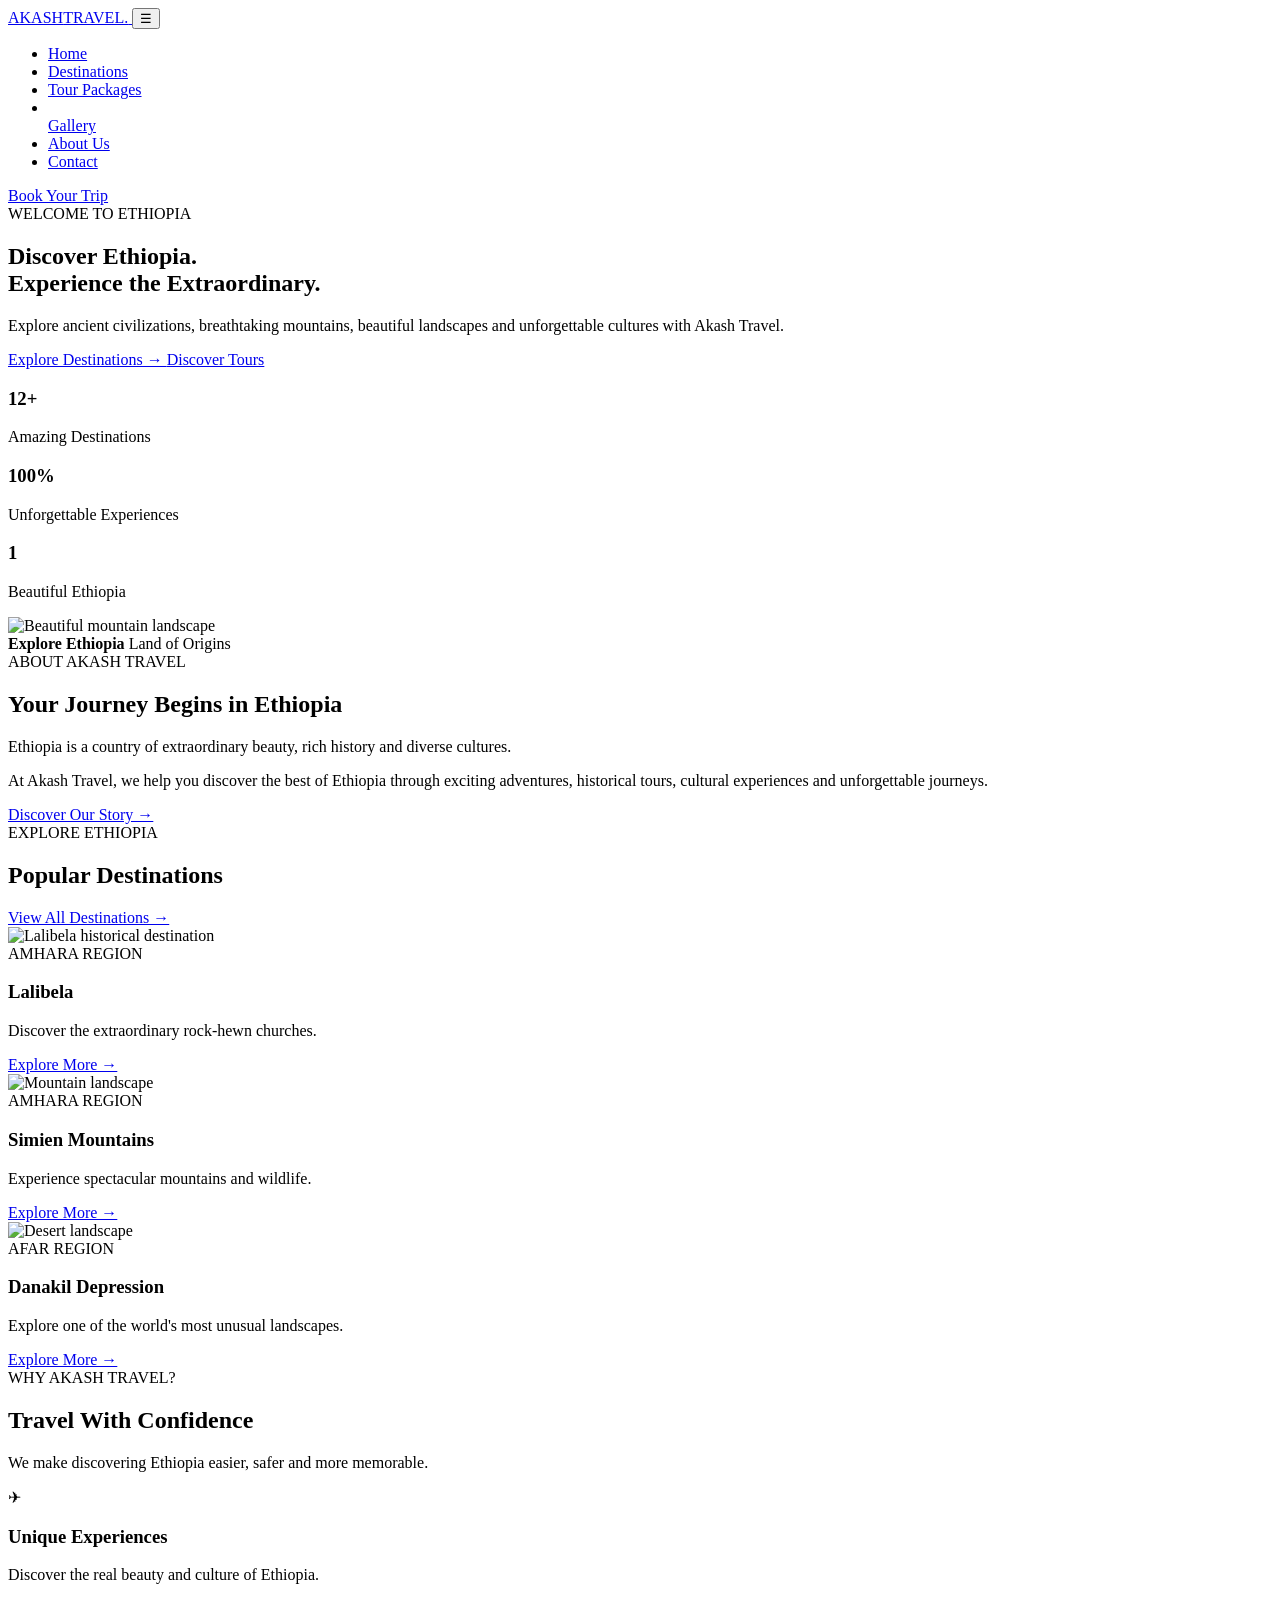
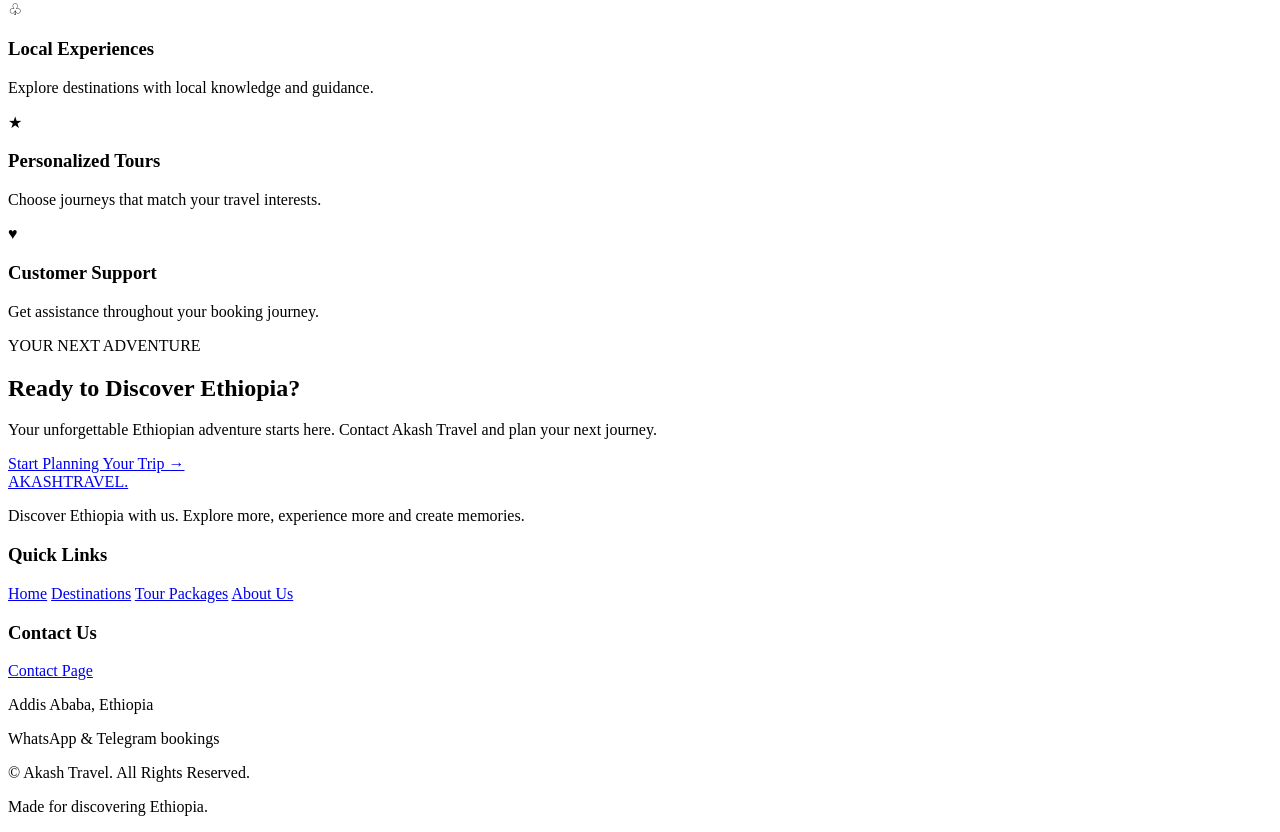
==== index.html @ cb52898e "Add files via upload" ====
<!DOCTYPE html>
<html lang="en">
<head>
    <meta charset="UTF-8">
    <meta name="viewport" content="width=device-width, initial-scale=1.0">
    <meta name="description" content="Discover Ethiopia with Akash Travel. Explore historical destinations, breathtaking landscapes and unforgettable adventures.">
    <title>Akash Travel | Discover Ethiopia</title>

    <link rel="stylesheet" href="css/style.css">

    <link rel="preconnect" href="https://fonts.googleapis.com">
    <link rel="preconnect" href="https://fonts.gstatic.com" crossorigin>
    <link href="https://fonts.googleapis.com/css2?family=DM+Sans:wght@400;500;600;700;800&family=Playfair+Display:wght@600;700;800&display=swap" rel="stylesheet">
</head>

<body>

    <!-- NAVIGATION BAR -->
    <header class="header">
        <nav class="navbar container">

            <a href="index.html" class="logo">
                AKASH<span>TRAVEL.</span>
            </a>

            <button class="menu-toggle" id="menuToggle"
                    aria-label="Toggle navigation"
                    aria-expanded="false">
                ☰
            </button>

            <ul class="nav-links" id="navLinks">
                <li><a href="index.html" class="active">Home</a></li>
                <li><a href="destinations.html">Destinations</a></li>
                <li><a href="packages.html">Tour Packages</a></li>
                <li></li><a href="gallery.html">Gallery</a></li>
                <li><a href="about.html">About Us</a></li>
                <li><a href="contact.html">Contact</a></li>
            </ul>

            <a href="#contact" class="nav-button">Book Your Trip</a>

        </nav>
    </header>


    <!-- HERO SECTION -->
    <section class="hero">

        <div class="hero-overlay"></div>

        <div class="hero-content container">

            <span class="hero-label">WELCOME TO ETHIOPIA</span>

            <h1>
                Discover Ethiopia.<br>
                <span>Experience the Extraordinary.</span>
            </h1>

            <p>
                Explore ancient civilizations, breathtaking mountains,
                beautiful landscapes and unforgettable cultures with Akash Travel.
            </p>

            <div class="hero-buttons">
                <a href="destinations.html" class="btn btn-primary">
                    Explore Destinations →
                </a>

                <a href="packages.html" class="btn btn-outline">
                    Discover Tours
                </a>
            </div>

            <div class="hero-info">
                <div>
                    <h3>12+</h3>
                    <p>Amazing Destinations</p>
                </div>

                <div>
                    <h3>100%</h3>
                    <p>Unforgettable Experiences</p>
                </div>

                <div>
                    <h3>1</h3>
                    <p>Beautiful Ethiopia</p>
                </div>
            </div>

        </div>
    </section>


    <!-- INTRODUCTION SECTION -->
    <section class="intro section-padding">

        <div class="container intro-grid">

            <div class="intro-image">
                <img
                    src="https://images.unsplash.com/photo-1464822759023-fed622ff2c3b?w=900"
                    alt="Beautiful mountain landscape">
                <div class="image-badge">
                    <strong>Explore Ethiopia</strong>
                    <span>Land of Origins</span>
                </div>
            </div>

            <div class="intro-content">

                <span class="section-label">ABOUT AKASH TRAVEL</span>

                <h2>Your Journey Begins in Ethiopia</h2>

                <p>
                    Ethiopia is a country of extraordinary beauty,
                    rich history and diverse cultures.
                </p>

                <p>
                    At Akash Travel, we help you discover the best of Ethiopia
                    through exciting adventures, historical tours,
                    cultural experiences and unforgettable journeys.
                </p>

                <a href="about.html" class="text-link">
                    Discover Our Story →
                </a>

            </div>

        </div>
    </section>


    <!-- DESTINATIONS SECTION -->
    <section class="destinations section-padding">

        <div class="container">

            <div class="section-heading">
                <div>
                    <span class="section-label">EXPLORE ETHIOPIA</span>
                    <h2>Popular Destinations</h2>
                </div>

                <a href="destinations.html" class="text-link">
                    View All Destinations →
                </a>
            </div>

            <div class="destination-grid">

                <div class="destination-card">
                    <img src="https://images.unsplash.com/photo-1516026672322-bc52d61a55d5?w=800"
                         alt="Lalibela historical destination">
                    <div class="card-content">
                        <span>AMHARA REGION</span>
                        <h3>Lalibela</h3>
                        <p>Discover the extraordinary rock-hewn churches.</p>
                        <a href="destinations.html">Explore More →</a>
                    </div>
                </div>

                <div class="destination-card">
                    <img src="https://images.unsplash.com/photo-1464822759023-fed622ff2c3b?w=800"
                         alt="Mountain landscape">
                    <div class="card-content">
                        <span>AMHARA REGION</span>
                        <h3>Simien Mountains</h3>
                        <p>Experience spectacular mountains and wildlife.</p>
                        <a href="destinations.html">Explore More →</a>
                    </div>
                </div>

                <div class="destination-card">
                    <img src="https://images.unsplash.com/photo-1509316785289-025f5b846b35?w=800"
                         alt="Desert landscape">
                    <div class="card-content">
                        <span>AFAR REGION</span>
                        <h3>Danakil Depression</h3>
                        <p>Explore one of the world's most unusual landscapes.</p>
                        <a href="destinations.html">Explore More →</a>
                    </div>
                </div>

            </div>
        </div>
    </section>


    <!-- WHY CHOOSE US -->
    <section class="why-us section-padding">

        <div class="container">

            <div class="center-heading">
                <span class="section-label">WHY AKASH TRAVEL?</span>
                <h2>Travel With Confidence</h2>
                <p>We make discovering Ethiopia easier, safer and more memorable.</p>
            </div>

            <div class="features-grid">

                <div class="feature-card">
                    <div class="feature-icon">✈</div>
                    <h3>Unique Experiences</h3>
                    <p>Discover the real beauty and culture of Ethiopia.</p>
                </div>

                <div class="feature-card">
                    <div class="feature-icon">♧</div>
                    <h3>Local Experiences</h3>
                    <p>Explore destinations with local knowledge and guidance.</p>
                </div>

                <div class="feature-card">
                    <div class="feature-icon">★</div>
                    <h3>Personalized Tours</h3>
                    <p>Choose journeys that match your travel interests.</p>
                </div>

                <div class="feature-card">
                    <div class="feature-icon">♥</div>
                    <h3>Customer Support</h3>
                    <p>Get assistance throughout your booking journey.</p>
                </div>

            </div>
        </div>
    </section>


    <!-- CALL TO ACTION -->
    <section class="cta section-padding" id="contact">

        <div class="container cta-content">

            <span class="section-label">YOUR NEXT ADVENTURE</span>

            <h2>Ready to Discover Ethiopia?</h2>

            <p>
                Your unforgettable Ethiopian adventure starts here.
                Contact Akash Travel and plan your next journey.
            </p>

            <a href="contact.html" class="btn btn-primary">
                Start Planning Your Trip →
            </a>

        </div>
    </section>


    <!-- FOOTER -->
    <footer class="footer">

        <div class="container footer-grid">

            <div>
                <a href="index.html" class="logo footer-logo">
                    AKASH<span>TRAVEL.</span>
                </a>

                <p>
                    Discover Ethiopia with us.
                    Explore more, experience more and create memories.
                </p>
            </div>

            <div>
                <h3>Quick Links</h3>
                <a href="index.html">Home</a>
                <a href="destinations.html">Destinations</a>
                <a href="packages.html">Tour Packages</a>
                <a href="about.html">About Us</a>
            </div>

            <div>
                <h3>Contact Us</h3>
                <a href="contact.html">Contact Page</a>
                <p>Addis Ababa, Ethiopia</p>
                <p>WhatsApp & Telegram bookings</p>
            </div>

        </div>

        <div class="footer-bottom">
            <p>© <span id="year"></span> Akash Travel. All Rights Reserved.</p>
            <p>Made for discovering Ethiopia.</p>
        </div>

    </footer>


    <script src="js/script.js"></script>

</body>
</html>
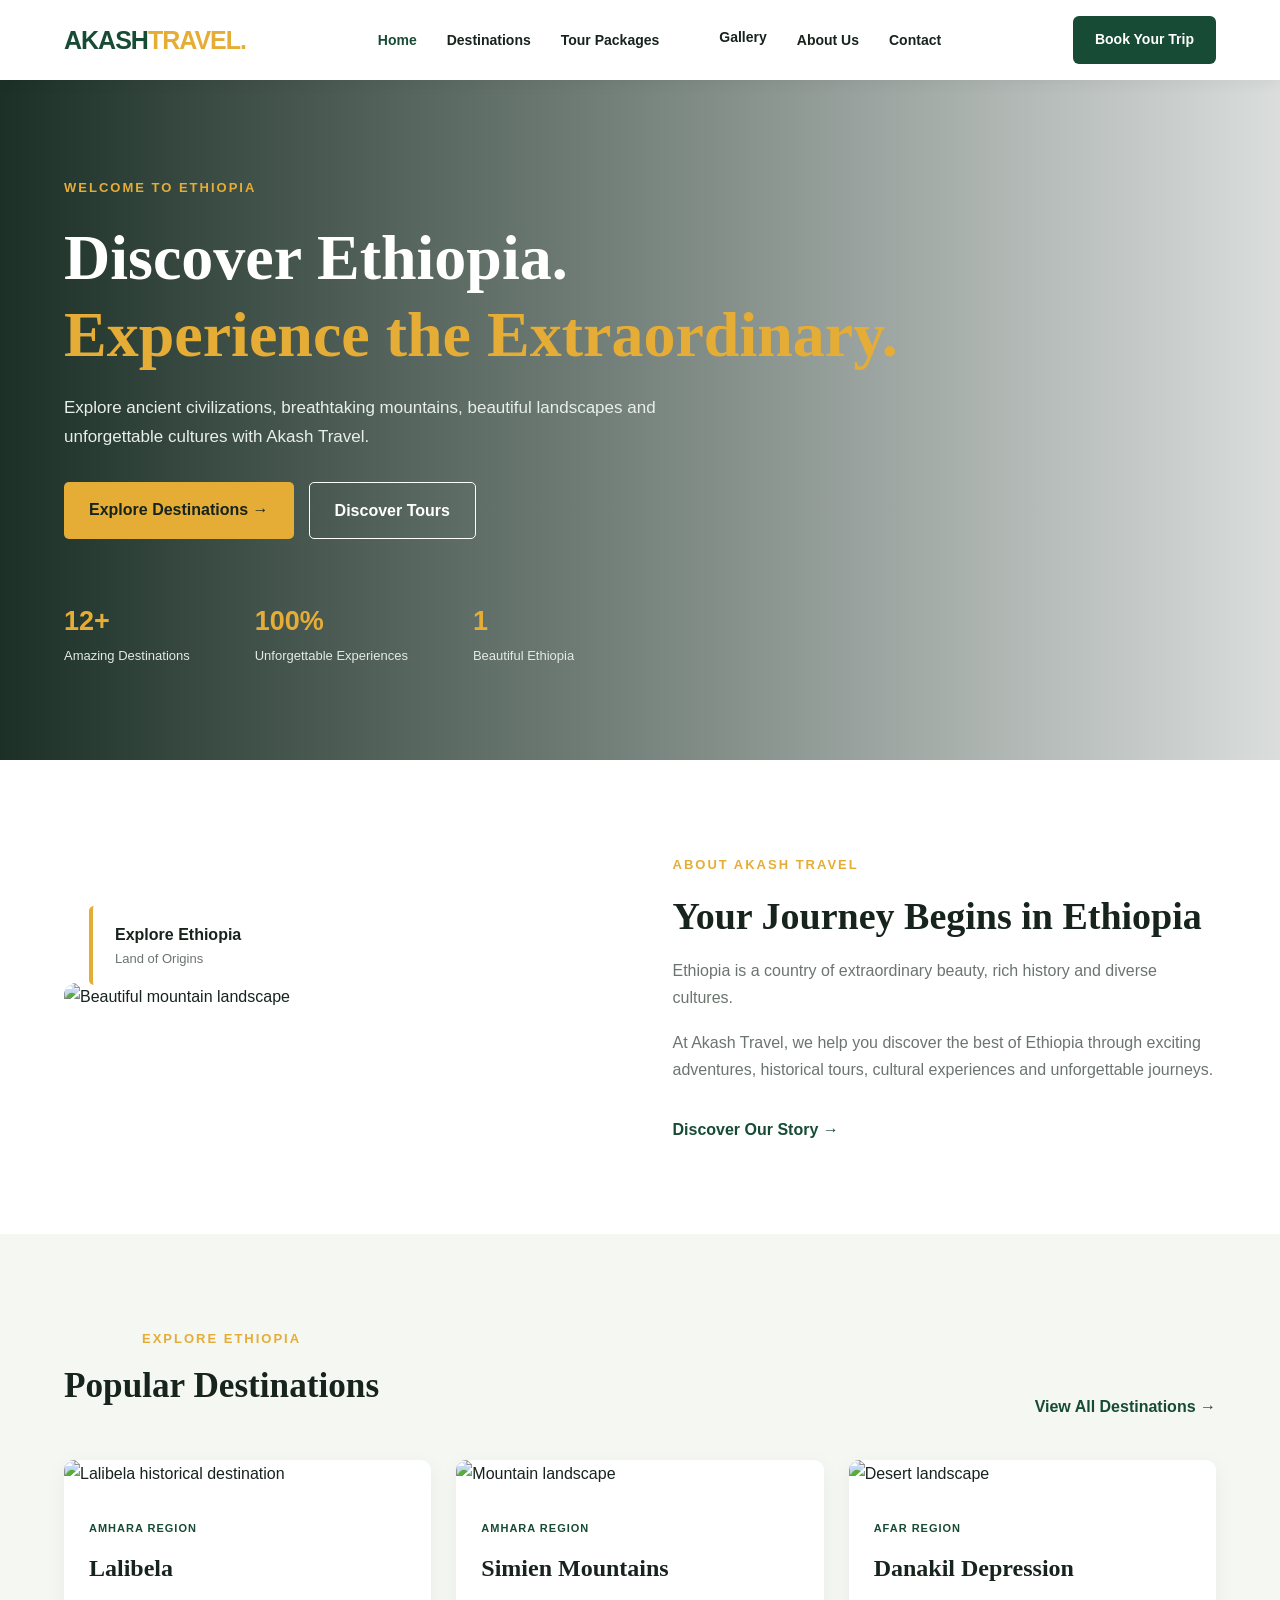
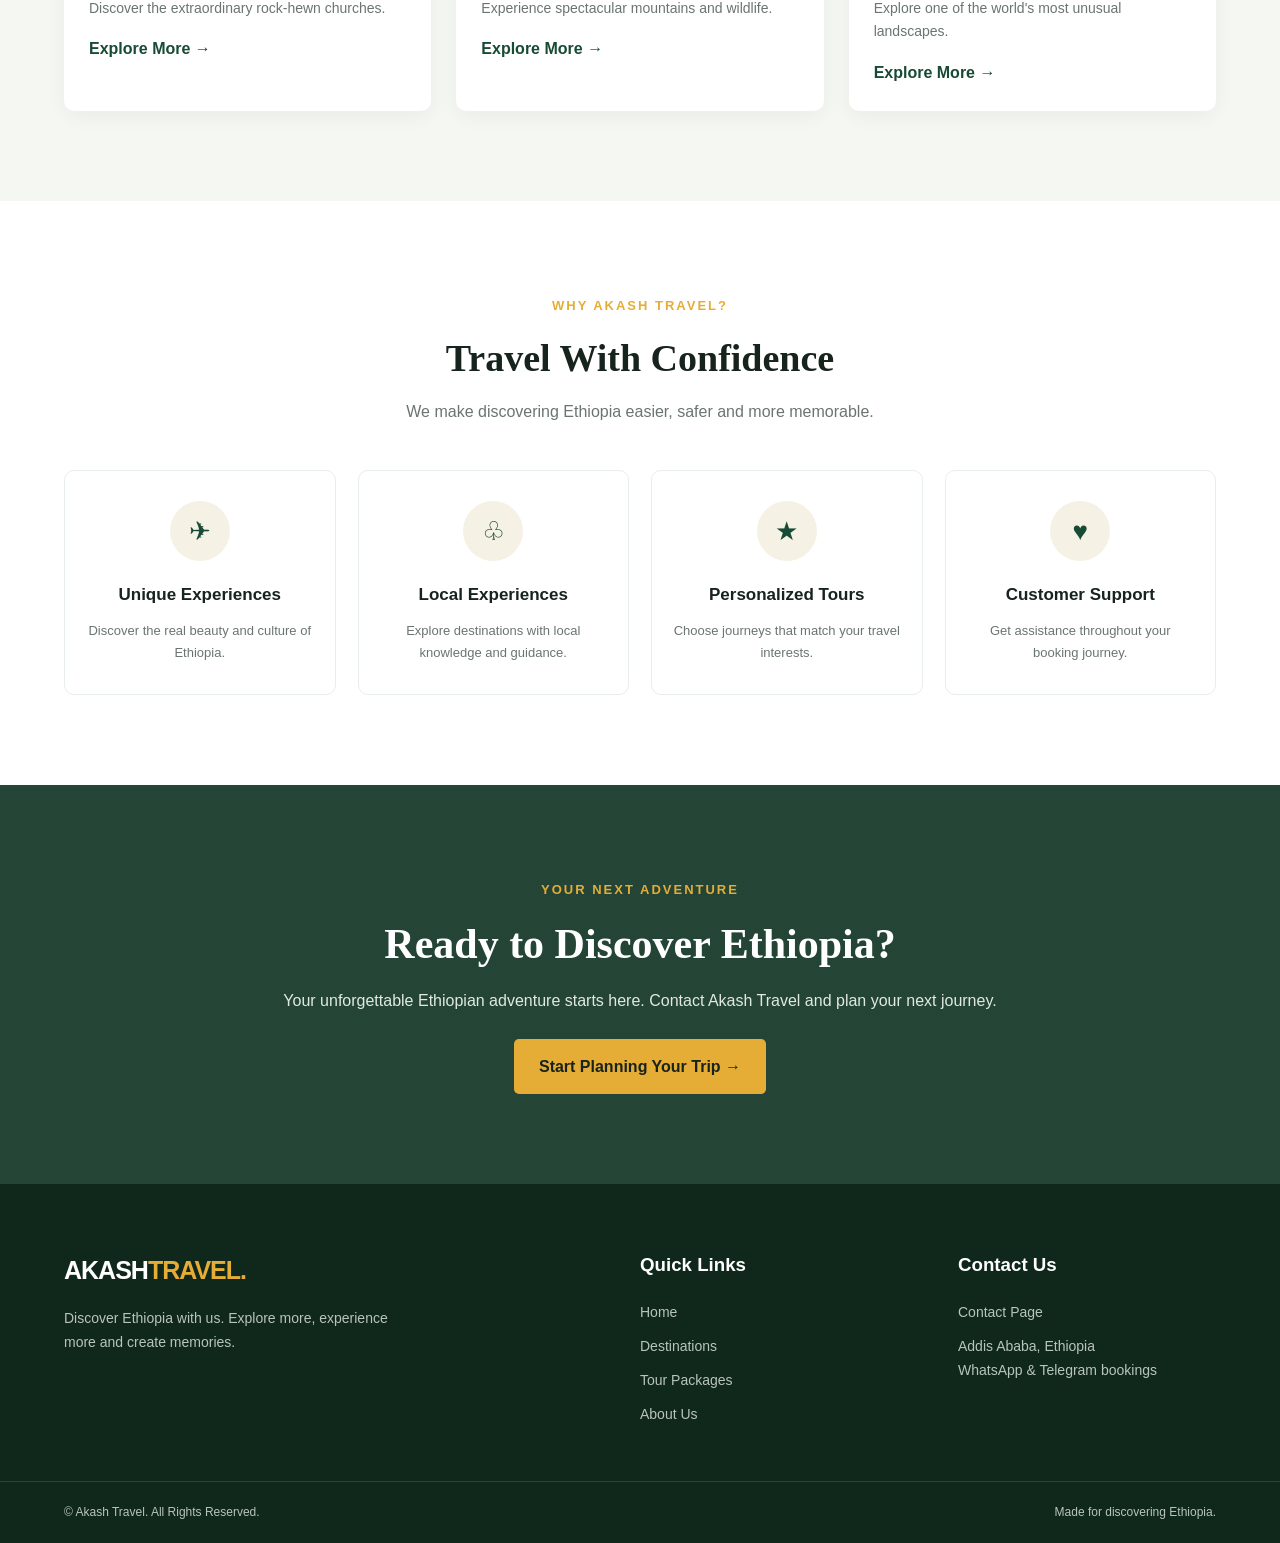
==== commit f4337427: "Update index.html" ====
--- a/index.html
+++ b/index.html
@@ -7,7 +7,7 @@
     <meta name="description" content="Discover Ethiopia with Akash Travel. Explore historical destinations, breathtaking landscapes and unforgettable adventures.">
     <title>Akash Travel | Discover Ethiopia</title>
 
-    <link rel="stylesheet" href="css/style.css">
+    <link rel="stylesheet" href="style.css">
 
     <link rel="preconnect" href="https://fonts.googleapis.com">
     <link rel="preconnect" href="https://fonts.gstatic.com" crossorigin>
--- a/style.css
+++ b/style.css
@@ -0,0 +1,1565 @@
+
+/* =================================
+   AKASH TRAVEL - MAIN STYLESHEET
+================================= */
+
+* {
+    margin: 0;
+    padding: 0;
+    box-sizing: border-box;
+}
+
+:root {
+    --green: #174b35;
+    --dark-green: #103526;
+    --gold: #e5ad35;
+    --dark: #17231d;
+    --white: #ffffff;
+    --light: #f5f7f3;
+    --gray: #6b756f;
+}
+
+html {
+    scroll-behavior: smooth;
+}
+
+body {
+    font-family: 'DM Sans', sans-serif;
+    color: var(--dark);
+    line-height: 1.7;
+}
+
+.container {
+    width: 90%;
+    max-width: 1200px;
+    margin: auto;
+}
+
+.section-padding {
+    padding: 90px 0;
+}
+
+/* NAVIGATION */
+
+.header {
+    background: var(--white);
+    position: sticky;
+    top: 0;
+    z-index: 1000;
+    box-shadow: 0 2px 15px rgba(0,0,0,0.06);
+}
+
+.navbar {
+    min-height: 80px;
+    display: flex;
+    justify-content: space-between;
+    align-items: center;
+}
+
+.logo {
+    font-size: 25px;
+    font-weight: 800;
+    color: var(--green);
+    text-decoration: none;
+    letter-spacing: -1px;
+}
+
+.logo span {
+    color: var(--gold);
+}
+
+.nav-links {
+    display: flex;
+    list-style: none;
+    gap: 30px;
+}
+
+.nav-links a {
+    text-decoration: none;
+    color: var(--dark);
+    font-size: 14px;
+    font-weight: 600;
+    transition: 0.3s;
+}
+
+.nav-links a:hover,
+.nav-links a.active {
+    color: var(--green);
+}
+
+.nav-button {
+    background: var(--green);
+    color: white;
+    padding: 12px 22px;
+    border-radius: 6px;
+    text-decoration: none;
+    font-size: 14px;
+    font-weight: 700;
+    transition: 0.3s;
+}
+
+.nav-button:hover {
+    background: var(--gold);
+    color: var(--dark);
+}
+
+.menu-toggle {
+    display: none;
+    border: none;
+    background: none;
+    font-size: 28px;
+    cursor: pointer;
+}
+
+/* HERO SECTION */
+
+.hero {
+    min-height: 680px;
+    position: relative;
+    display: flex;
+    align-items: center;
+    background:
+        url("https://images.unsplash.com/photo-1464822759023-fed622ff2c3b?w=1800")
+        center/cover no-repeat;
+    color: white;
+}
+
+.hero-overlay {
+    position: absolute;
+    inset: 0;
+    background: linear-gradient(
+        90deg,
+        rgba(8,30,20,0.92),
+        rgba(8,30,20,0.55),
+        rgba(8,30,20,0.15)
+    );
+}
+
+.hero-content {
+    position: relative;
+    z-index: 1;
+    padding-top: 65px;
+    padding-bottom: 65px;
+}
+
+.hero-label,
+.section-label {
+    color: var(--gold);
+    font-size: 13px;
+    font-weight: 800;
+    letter-spacing: 2px;
+}
+
+.hero h1 {
+    font-family: 'Playfair Display', serif;
+    font-size: clamp(38px, 5vw, 68px);
+    line-height: 1.2;
+    max-width: 850px;
+    margin: 20px 0;
+}
+
+.hero h1 span {
+    color: var(--gold);
+}
+
+.hero-content > p {
+    max-width: 600px;
+    font-size: 17px;
+    color: #e8eee9;
+    margin-bottom: 30px;
+}
+
+.hero-buttons {
+    display: flex;
+    flex-wrap: wrap;
+    gap: 15px;
+}
+
+.btn {
+    display: inline-block;
+    text-decoration: none;
+    padding: 14px 25px;
+    border-radius: 5px;
+    font-weight: 700;
+    transition: 0.3s;
+}
+
+.btn-primary {
+    background: var(--gold);
+    color: var(--dark);
+}
+
+.btn-primary:hover {
+    background: white;
+    transform: translateY(-3px);
+}
+
+.btn-outline {
+    border: 1px solid white;
+    color: white;
+}
+
+.btn-outline:hover {
+    background: white;
+    color: var(--green);
+}
+
+.hero-info {
+    display: flex;
+    gap: 65px;
+    margin-top: 60px;
+    flex-wrap: wrap;
+}
+
+.hero-info h3 {
+    font-size: 27px;
+    color: var(--gold);
+}
+
+.hero-info p {
+    color: #e4e9e5;
+    font-size: 13px;
+}
+
+/* INTRODUCTION */
+
+.intro-grid {
+    display: grid;
+    grid-template-columns: 1fr 1fr;
+    gap: 65px;
+    align-items: center;
+}
+
+.intro-image {
+    position: relative;
+}
+
+.intro-image img {
+    width: 100%;
+    height: 440px;
+    object-fit: cover;
+    border-radius: 12px;
+}
+
+.image-badge {
+    position: absolute;
+    bottom: 25px;
+    left: 25px;
+    background: white;
+    padding: 15px 22px;
+    border-left: 4px solid var(--gold);
+    border-radius: 5px;
+    display: flex;
+    flex-direction: column;
+}
+
+.image-badge span {
+    color: var(--gray);
+    font-size: 13px;
+}
+
+.intro-content h2,
+.section-heading h2,
+.center-heading h2,
+.cta h2 {
+    font-family: 'Playfair Display', serif;
+    font-size: 38px;
+    line-height: 1.3;
+    margin: 15px 0;
+}
+
+.intro-content p {
+    color: var(--gray);
+    margin-bottom: 18px;
+}
+
+.text-link {
+    display: inline-block;
+    color: var(--green);
+    font-weight: 800;
+    text-decoration: none;
+    margin-top: 15px;
+}
+
+.text-link:hover {
+    color: var(--gold);
+}
+
+/* DESTINATIONS */
+
+.destinations {
+    background: var(--light);
+}
+
+.section-heading {
+    display: flex;
+    justify-content: space-between;
+    align-items: end;
+    margin-bottom: 35px;
+    gap: 20px;
+}
+
+.destination-grid {
+    display: grid;
+    grid-template-columns: repeat(3, 1fr);
+    gap: 25px;
+}
+
+.destination-card {
+    background: white;
+    border-radius: 10px;
+    overflow: hidden;
+    transition: 0.3s;
+    box-shadow: 0 5px 20px rgba(0,0,0,0.05);
+}
+
+.destination-card:hover {
+    transform: translateY(-8px);
+    box-shadow: 0 15px 30px rgba(0,0,0,0.12);
+}
+
+.destination-card img {
+    width: 100%;
+    height: 240px;
+    object-fit: cover;
+}
+
+.card-content {
+    padding: 25px;
+}
+
+.card-content span {
+    color: var(--green);
+    font-size: 11px;
+    font-weight: 800;
+    letter-spacing: 1px;
+}
+
+.card-content h3 {
+    font-family: 'Playfair Display', serif;
+    font-size: 24px;
+    margin: 8px 0;
+}
+
+.card-content p {
+    color: var(--gray);
+    font-size: 14px;
+    margin-bottom: 15px;
+}
+
+.card-content a {
+    text-decoration: none;
+    color: var(--green);
+    font-weight: 800;
+}
+
+/* WHY CHOOSE US */
+
+.why-us {
+    background: white;
+}
+
+.center-heading {
+    text-align: center;
+    max-width: 650px;
+    margin: 0 auto 45px;
+}
+
+.center-heading p {
+    color: var(--gray);
+}
+
+.features-grid {
+    display: grid;
+    grid-template-columns: repeat(4, 1fr);
+    gap: 22px;
+}
+
+.feature-card {
+    text-align: center;
+    padding: 30px 20px;
+    border: 1px solid #e8eee9;
+    border-radius: 10px;
+    transition: 0.3s;
+}
+
+.feature-card:hover {
+    border-color: var(--gold);
+    transform: translateY(-5px);
+}
+
+.feature-icon {
+    width: 60px;
+    height: 60px;
+    background: #f6f1e5;
+    color: var(--green);
+    border-radius: 50%;
+    display: grid;
+    place-items: center;
+    margin: 0 auto 20px;
+    font-size: 26px;
+}
+
+.feature-card h3 {
+    font-size: 17px;
+    margin-bottom: 10px;
+}
+
+.feature-card p {
+    color: var(--gray);
+    font-size: 13px;
+}
+
+/* CALL TO ACTION */
+
+.cta {
+    background:
+        linear-gradient(rgba(12,49,32,0.90), rgba(12,49,32,0.90)),
+        url("https://images.unsplash.com/photo-1472396961693-142e6e269027?w=1600")
+        center/cover;
+    text-align: center;
+    color: white;
+}
+
+.cta-content {
+    max-width: 750px;
+}
+
+.cta h2 {
+    font-size: 42px;
+}
+
+.cta p {
+    color: #e1e9e2;
+    margin-bottom: 25px;
+}
+
+/* FOOTER */
+
+.footer {
+    background: #10271c;
+    color: white;
+    padding-top: 65px;
+}
+
+.footer-grid {
+    display: grid;
+    grid-template-columns: 2fr 1fr 1fr;
+    gap: 60px;
+    padding-bottom: 45px;
+}
+
+.footer-logo {
+    color: white;
+    display: inline-block;
+    margin-bottom: 15px;
+}
+
+.footer-grid p {
+    color: #b8c5bc;
+    font-size: 14px;
+    max-width: 350px;
+}
+
+.footer-grid h3 {
+    margin-bottom: 20px;
+}
+
+.footer-grid a:not(.logo) {
+    display: block;
+    text-decoration: none;
+    color: #b8c5bc;
+    margin-bottom: 10px;
+    font-size: 14px;
+}
+
+.footer-grid a:hover {
+    color: var(--gold);
+}
+
+.footer-bottom {
+    border-top: 1px solid #294435;
+    padding: 20px 5%;
+    display: flex;
+    justify-content: space-between;
+    gap: 15px;
+    color: #b8c5bc;
+    font-size: 12px;
+}
+
+/* RESPONSIVE DESIGN */
+
+@media (max-width: 900px) {
+
+    .nav-links {
+        gap: 15px;
+    }
+
+    .destination-grid {
+        grid-template-columns: repeat(2, 1fr);
+    }
+
+    .features-grid {
+        grid-template-columns: repeat(2, 1fr);
+    }
+
+    .intro-grid {
+        gap: 30px;
+    }
+}
+
+@media (max-width: 700px) {
+
+    .navbar {
+        min-height: 70px;
+    }
+
+    .menu-toggle {
+        display: block;
+    }
+
+    .nav-links {
+        display: none;
+        position: absolute;
+        top: 70px;
+        left: 0;
+        width: 100%;
+        background: white;
+        flex-direction: column;
+        padding: 25px 5%;
+        gap: 20px;
+        box-shadow: 0 10px 15px rgba(0,0,0,0.08);
+    }
+
+    .nav-links.show {
+        display: flex;
+    }
+
+    .nav-button {
+        display: none;
+    }
+
+    .hero {
+        min-height: 620px;
+    }
+
+    .hero-info {
+        gap: 25px;
+    }
+
+    .intro-grid {
+        grid-template-columns: 1fr;
+    }
+
+    .intro-image img {
+        height: 320px;
+    }
+
+    .destination-grid {
+        grid-template-columns: 1fr;
+    }
+
+    .section-heading {
+        align-items: flex-start;
+        flex-direction: column;
+    }
+
+    .features-grid {
+        grid-template-columns: 1fr;
+    }
+
+    .footer-grid {
+        grid-template-columns: 1fr;
+        gap: 30px;
+    }
+
+    .footer-bottom {
+        flex-direction: column;
+        text-align: center;
+    }
+
+    .intro-content h2,
+    .section-heading h2,
+    .center-heading h2 {
+        font-size: 30px;
+    }
+
+    .cta h2 {
+        font-size: 32px;
+    }
+}
+
+/* =================================
+   DESTINATIONS PAGE
+================================= */
+
+.destination-hero {
+    min-height: 430px;
+    position: relative;
+    display: flex;
+    align-items: center;
+    color: white;
+    background:
+        url("https://images.unsplash.com/photo-1464822759023-fed622ff2c3b?w=1800")
+        center/cover no-repeat;
+}
+
+.destination-hero-overlay {
+    position: absolute;
+    inset: 0;
+    background: linear-gradient(
+        90deg,
+        rgba(8,30,20,0.92),
+        rgba(8,30,20,0.45)
+    );
+}
+
+.destination-hero-content {
+    position: relative;
+    z-index: 1;
+    padding-top: 70px;
+    padding-bottom: 70px;
+}
+
+.destination-hero h1 {
+    font-family: 'Playfair Display', serif;
+    font-size: clamp(40px, 6vw, 60px);
+    line-height: 1.2;
+    margin: 18px 0;
+}
+
+.destination-hero h1 span {
+    color: var(--gold);
+}
+
+.destination-hero p {
+    max-width: 570px;
+    color: #e5eee7;
+    margin-bottom: 25px;
+}
+
+.destination-intro {
+    padding-bottom: 45px;
+}
+
+.destination-intro .center-heading {
+    max-width: 750px;
+}
+
+.destination-tools {
+    display: flex;
+    justify-content: space-between;
+    align-items: center;
+    gap: 20px;
+    flex-wrap: wrap;
+    margin-bottom: 40px;
+}
+
+.search-box {
+    display: flex;
+    align-items: center;
+    gap: 10px;
+    background: white;
+    border: 1px solid #dce5de;
+    border-radius: 7px;
+    padding: 12px 16px;
+    min-width: 260px;
+}
+
+.search-box span {
+    font-size: 24px;
+    color: var(--green);
+}
+
+.search-box input {
+    border: none;
+    outline: none;
+    width: 100%;
+    font-family: inherit;
+    font-size: 14px;
+}
+
+.filter-buttons {
+    display: flex;
+    gap: 10px;
+    flex-wrap: wrap;
+}
+
+.filter-btn {
+    padding: 10px 17px;
+    border: 1px solid #dce5de;
+    background: white;
+    border-radius: 5px;
+    cursor: pointer;
+    font-family: inherit;
+    font-weight: 600;
+    transition: 0.3s;
+}
+
+.filter-btn:hover,
+.filter-btn.active {
+    background: var(--green);
+    color: white;
+    border-color: var(--green);
+}
+
+.all-destinations {
+    background: var(--light);
+}
+
+.destination-gallery {
+    display: grid;
+    grid-template-columns: repeat(3, 1fr);
+    gap: 25px;
+}
+
+.destination-item {
+    background: white;
+    border-radius: 10px;
+    overflow: hidden;
+    box-shadow: 0 5px 20px rgba(0,0,0,0.05);
+    transition: 0.3s;
+}
+
+.destination-item:hover {
+    transform: translateY(-7px);
+    box-shadow: 0 15px 30px rgba(0,0,0,0.12);
+}
+
+.destination-photo {
+    height: 230px;
+    position: relative;
+    overflow: hidden;
+}
+
+.destination-photo img {
+    width: 100%;
+    height: 100%;
+    object-fit: cover;
+    transition: 0.5s;
+}
+
+.destination-item:hover .destination-photo img {
+    transform: scale(1.07);
+}
+
+.destination-tag {
+    position: absolute;
+    top: 15px;
+    left: 15px;
+    background: var(--gold);
+    color: var(--dark);
+    padding: 6px 13px;
+    font-size: 11px;
+    font-weight: 800;
+    border-radius: 4px;
+}
+
+.destination-details {
+    padding: 23px;
+}
+
+.destination-location {
+    font-size: 11px;
+    color: var(--green);
+    font-weight: 800;
+    letter-spacing: 1px;
+}
+
+.destination-details h3 {
+    font-family: 'Playfair Display', serif;
+    font-size: 23px;
+    margin: 8px 0;
+}
+
+.destination-details p {
+    color: var(--gray);
+    font-size: 14px;
+    min-height: 70px;
+    margin-bottom: 15px;
+}
+
+.destination-link {
+    display: inline-block;
+    color: var(--green);
+    font-weight: 800;
+    font-size: 14px;
+    text-decoration: none;
+}
+
+.destination-link:hover {
+    color: var(--gold);
+}
+
+.destination-item.hidden {
+    display: none;
+}
+
+.no-results {
+    text-align: center;
+    color: var(--gray);
+    padding: 35px 10px;
+    font-weight: 600;
+}
+
+/* DESTINATION RESPONSIVENESS */
+
+@media (max-width: 900px) {
+    .destination-gallery {
+        grid-template-columns: repeat(2, 1fr);
+    }
+}
+
+@media (max-width: 700px) {
+    .destination-gallery {
+        grid-template-columns: 1fr;
+    }
+
+    .destination-tools {
+        align-items: stretch;
+    }
+
+    .search-box {
+        width: 100%;
+        min-width: 0;
+    }
+
+    .filter-buttons {
+        gap: 8px;
+    }
+
+    .filter-btn {
+        font-size: 12px;
+        padding: 9px 12px;
+    }
+
+    .destination-photo {
+        height: 250px;
+    }
+
+    .destination-details p {
+        min-height: auto;
+    }
+}
+
+/* =================================
+   AKASH TRAVEL - TOUR PACKAGES
+================================= */
+
+.package-hero {
+    min-height: 430px;
+    position: relative;
+    display: flex;
+    align-items: center;
+    color: white;
+    background:
+        url("https://images.unsplash.com/photo-1500530855697-b586d89ba3ee?w=1800")
+        center/cover no-repeat;
+}
+
+.package-hero-overlay {
+    position: absolute;
+    inset: 0;
+    background: linear-gradient(
+        90deg,
+        rgba(8,30,20,0.92),
+        rgba(8,30,20,0.45)
+    );
+}
+
+.package-hero-content {
+    position: relative;
+    z-index: 1;
+    padding-top: 70px;
+    padding-bottom: 70px;
+}
+
+.package-hero h1 {
+    font-family: 'Playfair Display', serif;
+    font-size: clamp(40px, 6vw, 60px);
+    line-height: 1.2;
+    margin: 18px 0;
+}
+
+.package-hero h1 span {
+    color: var(--gold);
+}
+
+.package-hero p {
+    max-width: 550px;
+    color: #e5eee7;
+    margin-bottom: 25px;
+}
+
+.package-intro {
+    padding-bottom: 45px;
+}
+
+.tour-packages {
+    background: var(--light);
+}
+
+.package-filter {
+    display: flex;
+    justify-content: center;
+    flex-wrap: wrap;
+    gap: 12px;
+    margin-bottom: 40px;
+}
+
+.package-filter-btn {
+    padding: 11px 20px;
+    border: 1px solid #dce5de;
+    background: white;
+    border-radius: 5px;
+    cursor: pointer;
+    font-family: inherit;
+    font-weight: 700;
+    transition: 0.3s;
+}
+
+.package-filter-btn:hover,
+.package-filter-btn.active {
+    background: var(--green);
+    color: white;
+    border-color: var(--green);
+}
+
+.package-grid {
+    display: grid;
+    grid-template-columns: repeat(3, 1fr);
+    gap: 25px;
+}
+
+.package-card {
+    background: white;
+    border-radius: 10px;
+    overflow: hidden;
+    box-shadow: 0 5px 20px rgba(0,0,0,0.05);
+    transition: 0.3s;
+}
+
+.package-card:hover {
+    transform: translateY(-7px);
+    box-shadow: 0 15px 30px rgba(0,0,0,0.12);
+}
+
+.package-card.hidden {
+    display: none;
+}
+
+.package-image {
+    height: 230px;
+    position: relative;
+    overflow: hidden;
+}
+
+.package-image img {
+    width: 100%;
+    height: 100%;
+    object-fit: cover;
+    transition: 0.5s;
+}
+
+.package-card:hover .package-image img {
+    transform: scale(1.07);
+}
+
+.package-label {
+    position: absolute;
+    top: 15px;
+    left: 15px;
+    background: var(--gold);
+    color: var(--dark);
+    padding: 6px 12px;
+    font-size: 10px;
+    font-weight: 800;
+    border-radius: 4px;
+}
+
+.package-content {
+    padding: 23px;
+}
+
+.package-category {
+    color: var(--green);
+    font-size: 11px;
+    font-weight: 800;
+    letter-spacing: 1px;
+}
+
+.package-content h3 {
+    font-family: 'Playfair Display', serif;
+    font-size: 22px;
+    line-height: 1.3;
+    margin: 10px 0;
+}
+
+.package-content > p {
+    color: var(--gray);
+    font-size: 14px;
+    min-height: 75px;
+    margin-bottom: 15px;
+}
+
+.package-info {
+    display: flex;
+    justify-content: space-between;
+    flex-wrap: wrap;
+    gap: 8px;
+    padding: 15px 0;
+    border-top: 1px solid #e8eee9;
+    border-bottom: 1px solid #e8eee9;
+    font-size: 12px;
+    color: var(--gray);
+}
+
+.package-bottom {
+    display: flex;
+    justify-content: space-between;
+    align-items: center;
+    gap: 10px;
+    margin-top: 18px;
+}
+
+.package-bottom small {
+    display: block;
+    color: var(--gray);
+    font-size: 10px;
+    font-weight: 700;
+}
+
+.package-bottom strong {
+    color: var(--green);
+    font-size: 13px;
+}
+
+.package-book-btn {
+    display: inline-block;
+    background: var(--green);
+    color: white;
+    padding: 10px 13px;
+    border-radius: 5px;
+    text-decoration: none;
+    font-size: 12px;
+    font-weight: 700;
+    transition: 0.3s;
+}
+
+.package-book-btn:hover {
+    background: var(--gold);
+    color: var(--dark);
+}
+
+/* CUSTOM TOUR */
+
+.custom-tour {
+    text-align: center;
+    color: white;
+    background:
+        linear-gradient(rgba(12,49,32,0.91), rgba(12,49,32,0.91)),
+        url("https://images.unsplash.com/photo-1472396961693-142e6e269027?w=1600")
+        center/cover;
+}
+
+.custom-tour-content {
+    max-width: 750px;
+}
+
+.custom-tour h2 {
+    font-family: 'Playfair Display', serif;
+    font-size: 38px;
+    margin: 15px 0;
+}
+
+.custom-tour p {
+    color: #e5eee7;
+    margin-bottom: 25px;
+}
+
+/* RESPONSIVE PACKAGES */
+
+@media (max-width: 900px) {
+    .package-grid {
+        grid-template-columns: repeat(2, 1fr);
+    }
+}
+
+@media (max-width: 700px) {
+    .package-grid {
+        grid-template-columns: 1fr;
+    }
+
+    .package-content > p {
+        min-height: auto;
+    }
+
+    .package-filter {
+        justify-content: flex-start;
+    }
+
+    .package-filter-btn {
+        font-size: 12px;
+        padding: 9px 13px;
+    }
+
+    .custom-tour h2 {
+        font-size: 30px;
+    }
+}
+/* ==============================
+   ABOUT US PAGE
+============================== */
+
+.about-hero,
+.contact-hero {
+    min-height: 330px;
+    display: flex;
+    align-items: center;
+    text-align: center;
+    color: white;
+    background:
+        linear-gradient(rgba(8, 30, 23, 0.78), rgba(8, 30, 23, 0.78)),
+        url("https://images.unsplash.com/photo-1470770841072-f978cf4d019e")
+        center/cover no-repeat;
+}
+
+.about-hero h1,
+.contact-hero h1 {
+    font-size: clamp(2.4rem, 5vw, 4rem);
+    margin: 15px 0;
+}
+
+.about-hero h1 span,
+.contact-hero h1 span {
+    color: #d5a93a;
+}
+
+.about-hero p,
+.contact-hero p {
+    color: #eeeeee;
+}
+
+.about-grid {
+    display: grid;
+    grid-template-columns: 1fr 1fr;
+    align-items: center;
+    gap: 50px;
+}
+
+.about-image img {
+    width: 100%;
+    min-height: 350px;
+    object-fit: cover;
+    border-radius: 14px;
+}
+
+.about-text h2,
+.contact-info h2 {
+    font-size: 2.2rem;
+    margin: 12px 0 20px;
+}
+
+.about-text p {
+    line-height: 1.8;
+    margin-bottom: 18px;
+}
+
+.mission-section {
+    background: #f5f7f3;
+}
+
+.mission-grid,
+.why-grid {
+    display: grid;
+    grid-template-columns: repeat(3, 1fr);
+    gap: 25px;
+}
+
+.mission-card,
+.why-card {
+    background: white;
+    padding: 32px 25px;
+    border-radius: 12px;
+    box-shadow: 0 5px 20px rgba(0, 0, 0, 0.06);
+    transition: transform 0.3s ease;
+}
+
+.mission-card:hover,
+.why-card:hover {
+    transform: translateY(-7px);
+}
+
+.mission-icon,
+.why-card span {
+    font-size: 2.2rem;
+}
+
+.mission-card h3,
+.why-card h3 {
+    margin: 15px 0 10px;
+    color: #174b35;
+}
+
+.mission-card p,
+.why-card p {
+    line-height: 1.7;
+    color: #666;
+}
+
+.section-heading {
+    text-align: center;
+    margin-bottom: 40px;
+}
+
+.section-heading h2 {
+    font-size: 2.2rem;
+    margin: 12px 0;
+}
+
+.about-cta {
+    padding: 75px 20px;
+    text-align: center;
+    color: white;
+    background: #174b35;
+}
+
+.about-cta h2 {
+    font-size: 2.3rem;
+    margin-bottom: 12px;
+}
+
+.about-cta p {
+    margin-bottom: 25px;
+}
+
+
+/* ==============================
+   CONTACT PAGE
+============================== */
+
+.contact-grid {
+    display: grid;
+    grid-template-columns: 0.8fr 1.2fr;
+    gap: 45px;
+    align-items: start;
+}
+
+.contact-info > p:not(.section-tag) {
+    line-height: 1.8;
+    color: #666;
+    margin-bottom: 30px;
+}
+
+.contact-info-item {
+    display: flex;
+    gap: 15px;
+    align-items: flex-start;
+    margin-bottom: 25px;
+}
+
+.contact-info-item span {
+    font-size: 1.7rem;
+}
+
+.contact-info-item h3 {
+    color: #174b35;
+    margin-bottom: 5px;
+}
+
+.contact-info-item p {
+    color: #666;
+    line-height: 1.6;
+}
+
+.contact-socials {
+    display: flex;
+    flex-wrap: wrap;
+    gap: 12px;
+    margin-top: 30px;
+}
+
+.contact-socials a {
+    background: #174b35;
+    color: white;
+    text-decoration: none;
+    padding: 12px 20px;
+    border-radius: 6px;
+    transition: background 0.3s;
+}
+
+.contact-socials a:hover {
+    background: #d5a93a;
+    color: #173526;
+}
+
+.contact-form-container {
+    background: #fff;
+    padding: 35px;
+    border-radius: 14px;
+    box-shadow: 0 8px 30px rgba(0, 0, 0, 0.08);
+}
+
+.contact-form-container h2 {
+    color: #174b35;
+    font-size: 1.8rem;
+    margin-bottom: 10px;
+}
+
+.contact-form-container > p {
+    color: #777;
+    margin-bottom: 25px;
+    line-height: 1.6;
+}
+
+.form-row {
+    display: grid;
+    grid-template-columns: 1fr 1fr;
+    gap: 18px;
+}
+
+.form-group {
+    margin-bottom: 20px;
+}
+
+.form-group label {
+    display: block;
+    margin-bottom: 8px;
+    font-weight: 600;
+    color: #333;
+}
+
+.form-group input,
+.form-group select,
+.form-group textarea {
+    width: 100%;
+    padding: 13px 14px;
+    border: 1px solid #ddd;
+    border-radius: 7px;
+    font: inherit;
+    outline: none;
+    background: #fff;
+}
+
+.form-group input:focus,
+.form-group select:focus,
+.form-group textarea:focus {
+    border-color: #174b35;
+    box-shadow: 0 0 0 3px rgba(23, 75, 53, 0.1);
+}
+
+.form-group textarea {
+    resize: vertical;
+}
+
+.form-submit {
+    width: 100%;
+    border: none;
+    cursor: pointer;
+    font: inherit;
+}
+
+.form-note {
+    font-size: 0.85rem;
+    color: #777;
+    margin-top: 13px;
+    line-height: 1.5;
+}
+
+.form-status {
+    margin-top: 12px;
+    font-weight: 600;
+    color: #174b35;
+}
+
+
+/* ==============================
+   RESPONSIVE DESIGN
+============================== */
+
+@media (max-width: 768px) {
+    .about-grid,
+    .contact-grid {
+        grid-template-columns: 1fr;
+    }
+
+    .mission-grid,
+    .why-grid {
+        grid-template-columns: 1fr;
+    }
+
+    .about-hero,
+    .contact-hero {
+        min-height: 260px;
+    }
+
+    .about-text h2,
+    .contact-info h2 {
+        font-size: 1.8rem;
+    }
+
+    .form-row {
+        grid-template-columns: 1fr;
+        gap: 0;
+    }
+
+    .contact-form-container {
+        padding: 24px 18px;
+    }
+
+    .about-cta h2 {
+        font-size: 1.8rem;
+    }
+}
+/* ==============================
+   GALLERY PAGE
+============================== */
+
+.gallery-hero {
+    min-height: 330px;
+    display: flex;
+    align-items: center;
+    text-align: center;
+    color: white;
+    background:
+        linear-gradient(rgba(8, 30, 23, 0.75), rgba(8, 30, 23, 0.75)),
+        url("https://images.unsplash.com/photo-1464822759023-fed622ff2c3b")
+        center/cover no-repeat;
+}
+
+.gallery-hero h1 {
+    font-size: clamp(2.5rem, 5vw, 4rem);
+    margin: 15px 0;
+}
+
+.gallery-hero h1 span {
+    color: #d5a93a;
+}
+
+.gallery-filters {
+    display: flex;
+    justify-content: center;
+    flex-wrap: wrap;
+    gap: 12px;
+    margin: 30px 0;
+}
+
+.gallery-filter {
+    border: 1px solid #174b35;
+    background: white;
+    color: #174b35;
+    padding: 11px 22px;
+    border-radius: 30px;
+    cursor: pointer;
+    font: inherit;
+    transition: 0.3s;
+}
+
+.gallery-filter:hover,
+.gallery-filter.active {
+    background: #174b35;
+    color: white;
+}
+
+.gallery-grid {
+    display: grid;
+    grid-template-columns: repeat(3, 1fr);
+    gap: 22px;
+}
+
+.gallery-item {
+    height: 280px;
+    position: relative;
+    overflow: hidden;
+    border-radius: 12px;
+    cursor: pointer;
+}
+
+.gallery-item img {
+    width: 100%;
+    height: 100%;
+    object-fit: cover;
+    transition: transform 0.5s;
+}
+
+.gallery-item:hover img {
+    transform: scale(1.08);
+}
+
+.gallery-overlay {
+    position: absolute;
+    inset: 0;
+    display: flex;
+    flex-direction: column;
+    justify-content: flex-end;
+    padding: 25px;
+    color: white;
+    background: linear-gradient(transparent, rgba(0, 0, 0, 0.8));
+}
+
+.gallery-overlay h3 {
+    font-size: 1.3rem;
+    margin-bottom: 5px;
+}
+
+.experiences-section {
+    background: #f5f7f3;
+}
+
+.experience-grid {
+    display: grid;
+    grid-template-columns: repeat(3, 1fr);
+    gap: 25px;
+}
+
+.experience-card {
+    background: white;
+    padding: 30px;
+    border-radius: 12px;
+    box-shadow: 0 5px 20px rgba(0, 0, 0, 0.06);
+}
+
+.experience-icon {
+    font-size: 2rem;
+    margin-bottom: 15px;
+}
+
+.experience-card p {
+    line-height: 1.8;
+    color: #555;
+    margin-bottom: 20px;
+}
+
+.experience-card h3 {
+    color: #174b35;
+    margin-bottom: 6px;
+}
+
+.experience-card span {
+    color: #888;
+    font-size: 0.9rem;
+}
+
+.gallery-item.hidden {
+    display: none;
+}
+
+@media (max-width: 768px) {
+    .gallery-grid {
+        grid-template-columns: repeat(2, 1fr);
+    }
+
+    .experience-grid {
+        grid-template-columns: 1fr;
+    }
+
+    .gallery-item {
+        height: 220px;
+    }
+}
+
+@media (max-width: 480px) {
+    .gallery-grid {
+        grid-template-columns: 1fr;
+    }
+}
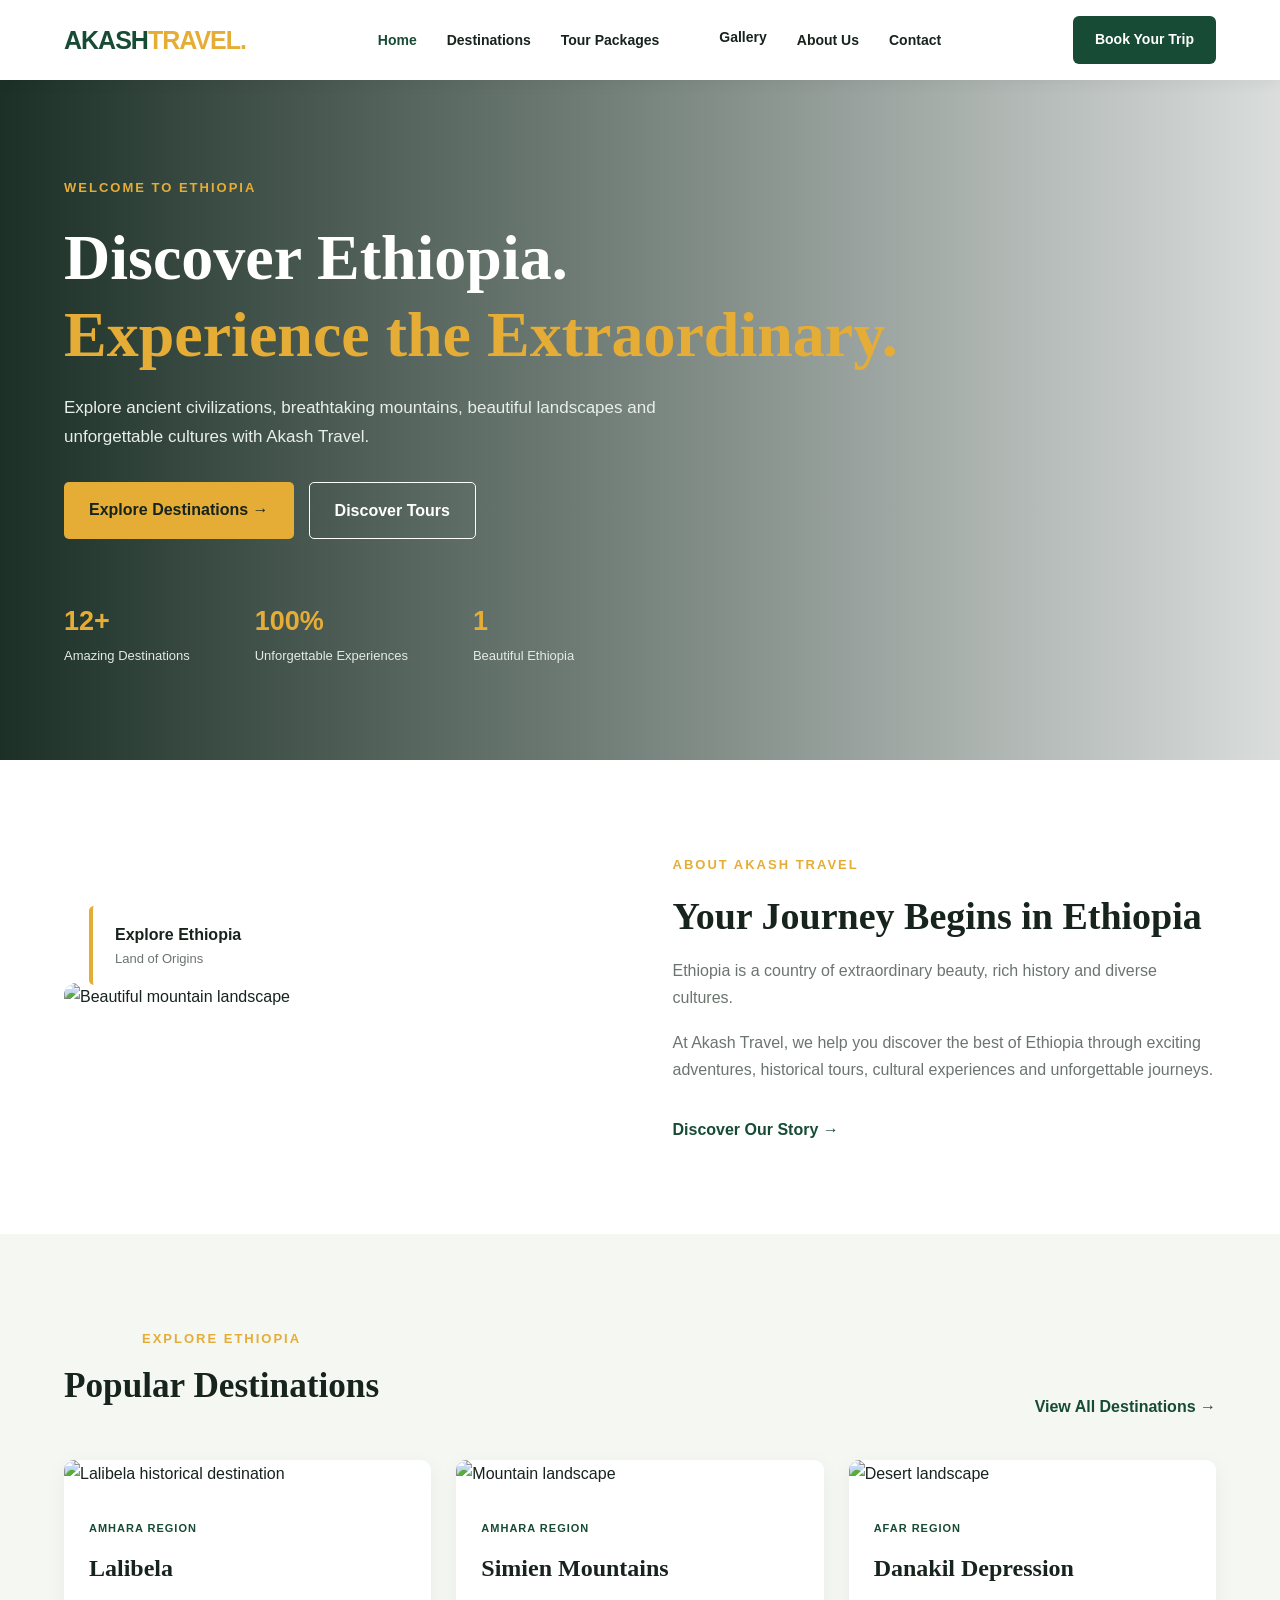
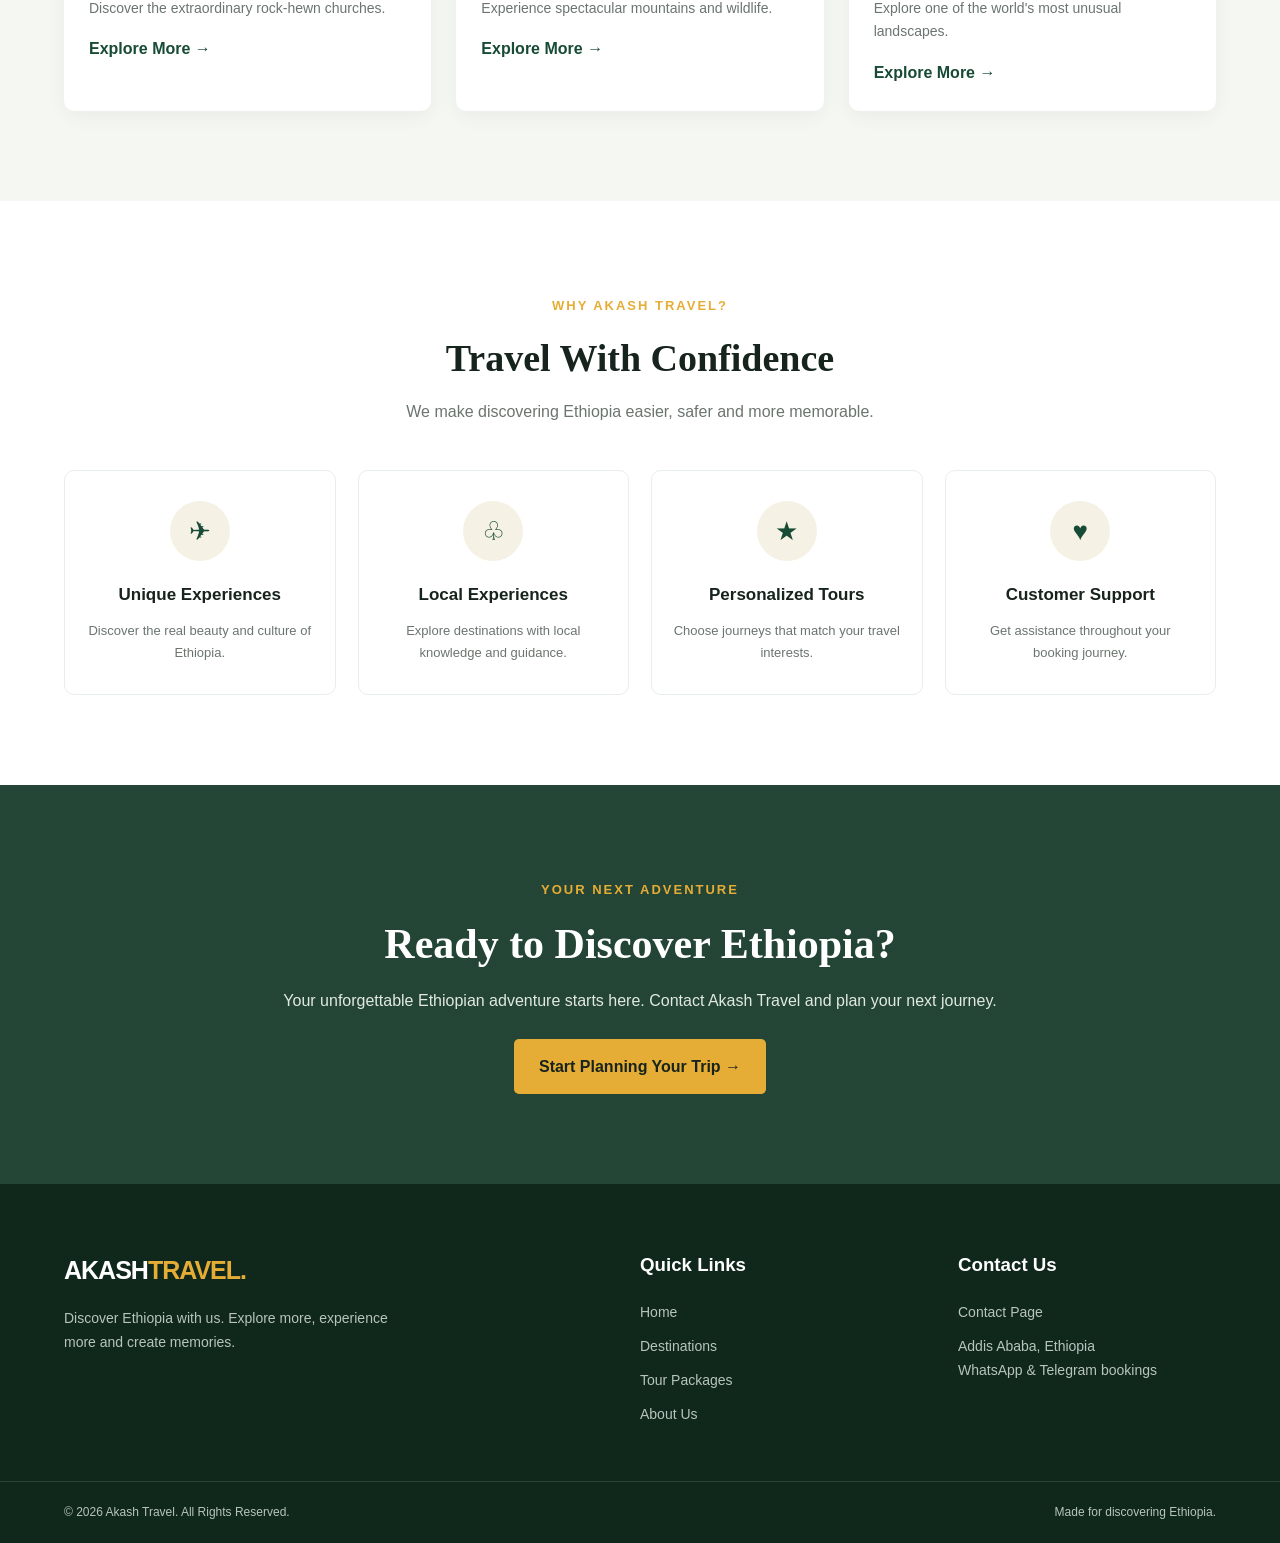
==== commit c14b3819: "Update index.html" ====
--- a/index.html
+++ b/index.html
@@ -298,7 +298,7 @@
     </footer>
 
 
-    <script src="js/script.js"></script>
+    <script src="script.js"></script>
 
 </body>
 </html>
